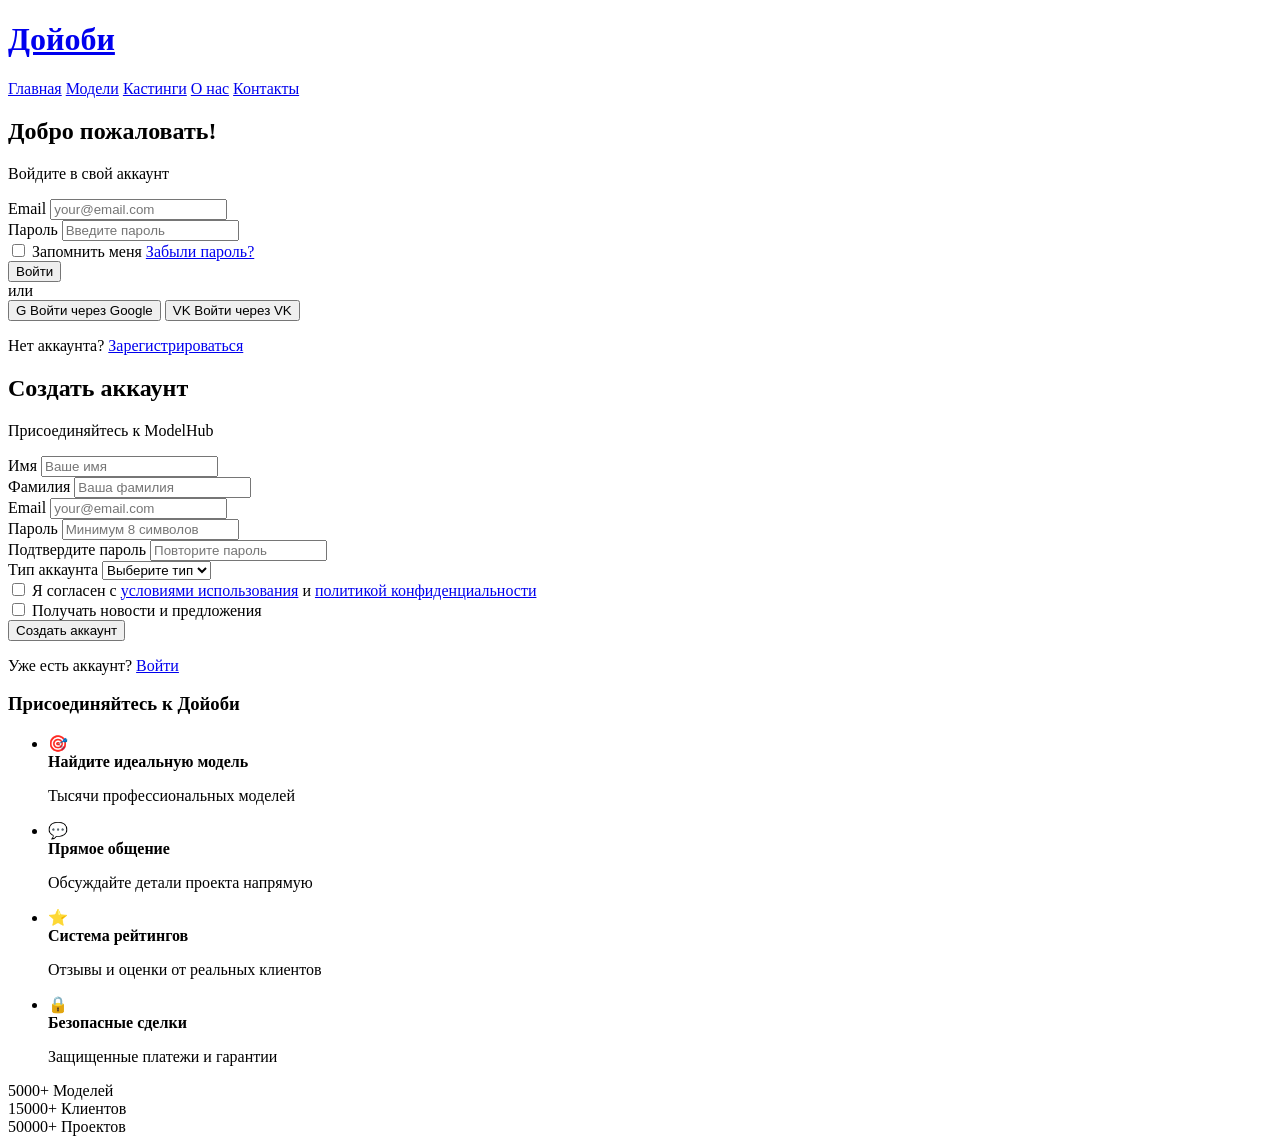
==== auth.html @ 566de877 "Add files via upload" ====
<!DOCTYPE html>
<html lang="ru">
<head>
    <meta charset="UTF-8">
    <meta name="viewport" content="width=device-width, initial-scale=1.0">
    <title>Вход / Регистрация - Дойоби</title>
    <link rel="stylesheet" href="css/style.css">
    <link rel="stylesheet" href="css/auth.css">
</head>
<body>
    <!-- Хедер -->
    <header class="header">
        <div class="container">
            <div class="logo">
                <h1><a href="index.html">Дойоби</a></h1>
            </div>
            <nav class="nav">
                <a href="index.html" class="nav-link">Главная</a>
                <a href="#" class="nav-link">Модели</a>
                <a href="#" class="nav-link">Кастинги</a>
                <a href="#" class="nav-link">О нас</a>
                <a href="#" class="nav-link">Контакты</a>
            </nav>
        </div>
    </header>

    <!-- Основной контент -->
    <main class="auth-main">
        <div class="container">
            <div class="auth-container">
                <!-- Форма входа -->
                <div class="auth-form" id="loginForm">
                    <div class="auth-header">
                        <h2>Добро пожаловать!</h2>
                        <p>Войдите в свой аккаунт</p>
                    </div>
                    
                    <form class="form" onsubmit="handleLogin(event)">
                        <div class="form-group">
                            <label for="loginEmail">Email</label>
                            <input type="email" id="loginEmail" required placeholder="your@email.com">
                        </div>
                        
                        <div class="form-group">
                            <label for="loginPassword">Пароль</label>
                            <input type="password" id="loginPassword" required placeholder="Введите пароль">
                        </div>
                        
                        <div class="form-options">
                            <label class="checkbox">
                                <input type="checkbox" id="rememberMe">
                                <span class="checkmark"></span>
                                Запомнить меня
                            </label>
                            <a href="#" class="forgot-link">Забыли пароль?</a>
                        </div>
                        
                        <button type="submit" class="btn btn-primary btn-full">Войти</button>
                    </form>
                    
                    <div class="auth-divider">
                        <span>или</span>
                    </div>
                    
                    <div class="social-login">
                        <button class="btn btn-social google" onclick="loginWithGoogle()">
                            <span class="social-icon">G</span>
                            Войти через Google
                        </button>
                        <button class="btn btn-social vk" onclick="loginWithVK()">
                            <span class="social-icon">VK</span>
                            Войти через VK
                        </button>
                    </div>
                    
                    <div class="auth-switch">
                        <p>Нет аккаунта? <a href="#" onclick="switchToRegister()">Зарегистрироваться</a></p>
                    </div>
                </div>

                <!-- Форма регистрации -->
                <div class="auth-form hidden" id="registerForm">
                    <div class="auth-header">
                        <h2>Создать аккаунт</h2>
                        <p>Присоединяйтесь к ModelHub</p>
                    </div>
                    
                    <form class="form" onsubmit="handleRegister(event)">
                        <div class="form-row">
                            <div class="form-group">
                                <label for="firstName">Имя</label>
                                <input type="text" id="firstName" required placeholder="Ваше имя">
                            </div>
                            <div class="form-group">
                                <label for="lastName">Фамилия</label>
                                <input type="text" id="lastName" required placeholder="Ваша фамилия">
                            </div>
                        </div>
                        
                        <div class="form-group">
                            <label for="registerEmail">Email</label>
                            <input type="email" id="registerEmail" required placeholder="your@email.com">
                        </div>
                        
                        <div class="form-group">
                            <label for="registerPassword">Пароль</label>
                            <input type="password" id="registerPassword" required placeholder="Минимум 8 символов">
                            <div class="password-strength" id="passwordStrength"></div>
                        </div>
                        
                        <div class="form-group">
                            <label for="confirmPassword">Подтвердите пароль</label>
                            <input type="password" id="confirmPassword" required placeholder="Повторите пароль">
                        </div>
                        
                        <div class="form-group">
                            <label for="userType">Тип аккаунта</label>
                            <select id="userType" required>
                                <option value="">Выберите тип</option>
                                <option value="client">Клиент</option>
                                <option value="model">Модель</option>
                            </select>
                        </div>
                        
                        <div class="form-options">
                            <label class="checkbox">
                                <input type="checkbox" id="agreeTerms" required>
                                <span class="checkmark"></span>
                                Я согласен с <a href="#" target="_blank">условиями использования</a> и <a href="#" target="_blank">политикой конфиденциальности</a>
                            </label>
                        </div>
                        
                        <div class="form-options">
                            <label class="checkbox">
                                <input type="checkbox" id="newsletter">
                                <span class="checkmark"></span>
                                Получать новости и предложения
                            </label>
                        </div>
                        
                        <button type="submit" class="btn btn-primary btn-full">Создать аккаунт</button>
                    </form>
                    
                    <div class="auth-switch">
                        <p>Уже есть аккаунт? <a href="#" onclick="switchToLogin()">Войти</a></p>
                    </div>
                </div>

                <!-- Боковая панель -->
                <div class="auth-sidebar">
                    <div class="sidebar-content">
                        <h3>Присоединяйтесь к Дойоби</h3>
                        <ul class="features-list">
                            <li>
                                <span class="feature-icon">🎯</span>
                                <div>
                                    <strong>Найдите идеальную модель</strong>
                                    <p>Тысячи профессиональных моделей</p>
                                </div>
                            </li>
                            <li>
                                <span class="feature-icon">💬</span>
                                <div>
                                    <strong>Прямое общение</strong>
                                    <p>Обсуждайте детали проекта напрямую</p>
                                </div>
                            </li>
                            <li>
                                <span class="feature-icon">⭐</span>
                                <div>
                                    <strong>Система рейтингов</strong>
                                    <p>Отзывы и оценки от реальных клиентов</p>
                                </div>
                            </li>
                            <li>
                                <span class="feature-icon">🔒</span>
                                <div>
                                    <strong>Безопасные сделки</strong>
                                    <p>Защищенные платежи и гарантии</p>
                                </div>
                            </li>
                        </ul>
                        
                        <div class="stats">
                            <div class="stat">
                                <span class="stat-number">5000+</span>
                                <span class="stat-label">Моделей</span>
                            </div>
                            <div class="stat">
                                <span class="stat-number">15000+</span>
                                <span class="stat-label">Клиентов</span>
                            </div>
                            <div class="stat">
                                <span class="stat-number">50000+</span>
                                <span class="stat-label">Проектов</span>
                            </div>
                        </div>
                    </div>
                </div>
            </div>
        </div>
    </main>

    <script src="js/auth.js"></script>
</body>
</html>
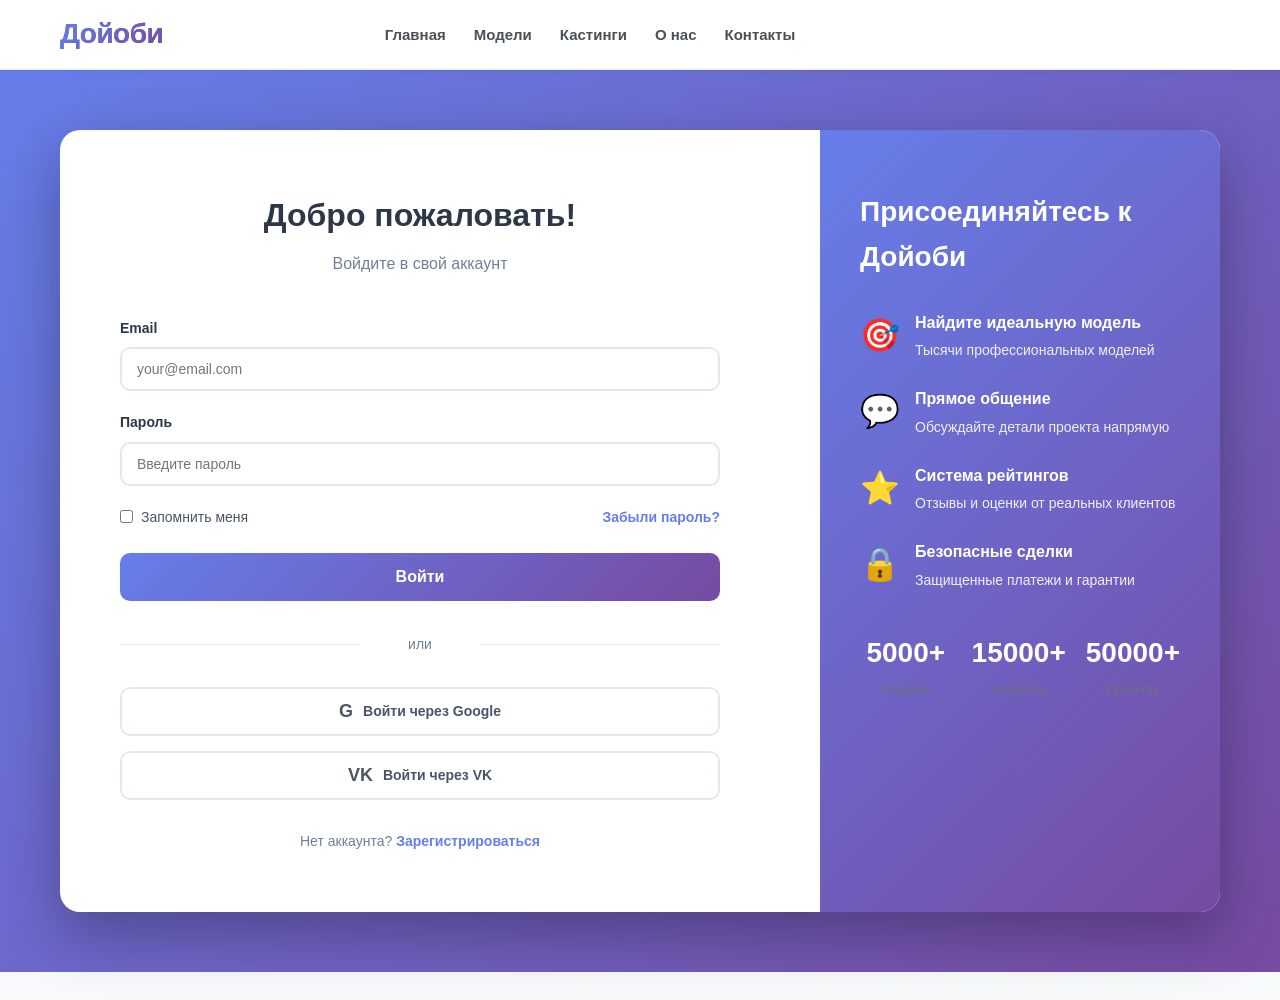
==== commit 0e304693: "Update auth.html" ====
--- a/auth.html
+++ b/auth.html
@@ -86,6 +86,12 @@
                     </div>
                     
                     <form class="form" onsubmit="handleRegister(event)">
+                        <div class="form-group">
+                            <label for="username">Никнейм</label>
+                            <input type="text" id="username" required placeholder="Ваш уникальный никнейм" pattern="[a-zA-Z0-9_]+" title="Только латинские буквы, цифры и подчеркивание">
+                            <small style="color: #718096; font-size: 12px;">Только латинские буквы, цифры и _</small>
+                        </div>
+                        
                         <div class="form-row">
                             <div class="form-group">
                                 <label for="firstName">Имя</label>
--- a/css/style.css
+++ b/css/style.css
@@ -0,0 +1,1086 @@
+/* Современный сексуальный дизайн */
+
+* {
+    margin: 0;
+    padding: 0;
+    box-sizing: border-box;
+}
+
+html {
+    overflow-y: scroll !important; /* ВСЕГДА показывать вертикальный скроллбар */
+    width: 100vw;
+    overflow-x: hidden;
+    height: 100%;
+}
+
+body {
+    font-family: -apple-system, BlinkMacSystemFont, 'Segoe UI', Roboto, sans-serif;
+    background: #f8f9fa;
+    color: #212529;
+    line-height: 1.6;
+    min-height: 100%;
+    height: auto;
+    margin: 0;
+    padding: 0;
+    width: 100%;
+    position: relative;
+}
+
+/* Фиксируем минимальную высоту чтобы не было растягивания */
+body::before {
+    content: '';
+    display: block;
+    height: calc(100vh + 100px);
+    width: 1px;
+    position: absolute;
+    top: 0;
+    left: 0;
+    visibility: hidden;
+    pointer-events: none;
+}
+
+.container {
+    max-width: 1200px;
+    margin: 0 auto;
+    padding: 0 20px;
+    width: 100%;
+}
+
+/* Хедер */
+.header {
+    background: #ffffff;
+    padding: 0;
+    position: sticky;
+    top: 0;
+    z-index: 100;
+    border-bottom: 1px solid #e9ecef;
+    box-shadow: 0 2px 8px rgba(0,0,0,0.04);
+    height: 70px; /* Фиксированная высота */
+    display: flex;
+    align-items: center;
+    width: 100%;
+}
+
+.header .container {
+    display: grid;
+    grid-template-columns: 200px 1fr 300px;
+    align-items: center;
+    gap: 20px;
+    height: 70px;
+    max-width: 1200px;
+    margin: 0 auto;
+    padding: 0 20px;
+}
+
+.logo {
+    justify-self: start;
+    width: 200px;
+}
+
+.nav {
+    display: flex;
+    gap: 28px;
+    justify-self: center;
+}
+
+.auth-buttons {
+    display: flex;
+    gap: 12px;
+    justify-self: end;
+    width: 300px;
+    min-width: 300px;
+    max-width: 300px;
+    justify-content: flex-end;
+    align-items: center;
+}
+
+.logo h1 {
+    font-size: 28px;
+    font-weight: 800;
+    background: linear-gradient(135deg, #667eea 0%, #764ba2 100%);
+    -webkit-background-clip: text;
+    background-clip: text;
+    -webkit-text-fill-color: transparent;
+    letter-spacing: -0.5px;
+}
+
+.logo a {
+    text-decoration: none;
+    background: linear-gradient(135deg, #667eea 0%, #764ba2 100%);
+    -webkit-background-clip: text;
+    background-clip: text;
+    -webkit-text-fill-color: transparent;
+}
+
+.nav {
+    display: flex;
+    gap: 28px;
+}
+
+.nav-link {
+    color: #495057;
+    text-decoration: none;
+    font-weight: 600;
+    font-size: 15px;
+    transition: color 0.2s;
+}
+
+.nav-link:hover {
+    color: #667eea;
+}
+
+.auth-buttons {
+    display: flex;
+    gap: 12px;
+}
+
+.btn {
+    padding: 10px 24px;
+    border: none;
+    border-radius: 10px;
+    font-weight: 600;
+    font-size: 14px;
+    cursor: pointer;
+    transition: all 0.2s;
+    text-decoration: none;
+    display: inline-block;
+}
+
+.btn-primary {
+    background: linear-gradient(135deg, #667eea 0%, #764ba2 100%);
+    color: white;
+}
+
+.btn-primary:hover {
+    transform: translateY(-2px);
+    box-shadow: 0 4px 12px rgba(102, 126, 234, 0.4);
+}
+
+.btn-outline {
+    background: white;
+    border: 2px solid #e9ecef;
+    color: #495057;
+}
+
+.btn-outline:hover {
+    border-color: #667eea;
+    color: #667eea;
+}
+
+.btn-secondary {
+    background: #f8f9fa;
+    color: #495057;
+}
+
+.btn-secondary:hover {
+    background: #e9ecef;
+}
+
+.btn-small {
+    padding: 8px 16px;
+    font-size: 13px;
+}
+
+/* Главная */
+.main {
+    padding: 40px 0;
+    min-height: 100vh;
+}
+
+/* КРИТИЧНО: Резервируем место для контента */
+.models-grid {
+    min-height: 800px; /* Резервируем место для карточек моделей */
+}
+
+.page-title {
+    font-size: 36px;
+    font-weight: 800;
+    text-align: center;
+    margin-bottom: 30px;
+    color: #212529;
+    letter-spacing: -1px;
+}
+
+/* Поиск */
+.search-bar {
+    display: flex;
+    gap: 12px;
+    margin-bottom: 20px;
+    align-items: center;
+    flex-wrap: wrap;
+}
+
+.search-input-wrapper {
+    flex: 1;
+    min-width: 250px;
+    position: relative;
+    display: flex;
+    align-items: center;
+}
+
+.search-icon {
+    position: absolute;
+    left: 16px;
+    font-size: 18px;
+    color: #6c757d;
+}
+
+.search-input {
+    width: 100%;
+    padding: 14px 50px 14px 50px;
+    border: 2px solid #e9ecef;
+    border-radius: 12px;
+    font-size: 15px;
+    transition: all 0.2s;
+    background: white;
+}
+
+.search-input:focus {
+    outline: none;
+    border-color: #667eea;
+    box-shadow: 0 0 0 4px rgba(102, 126, 234, 0.1);
+}
+
+.clear-search {
+    position: absolute;
+    right: 16px;
+    background: none;
+    border: none;
+    color: #6c757d;
+    font-size: 18px;
+    cursor: pointer;
+    padding: 4px 8px;
+    border-radius: 50%;
+    transition: all 0.2s;
+}
+
+.clear-search:hover {
+    background: #f8f9fa;
+    color: #212529;
+}
+
+/* Фильтры */
+.filters {
+    background: white;
+    padding: 24px;
+    border-radius: 16px;
+    margin-bottom: 24px;
+    border: 1px solid #e9ecef;
+    box-shadow: 0 2px 8px rgba(0,0,0,0.04);
+    transition: all 0.3s ease;
+    max-height: 1000px;
+    overflow: hidden;
+}
+
+.filters.filters-hidden {
+    max-height: 0;
+    padding: 0 24px;
+    margin-bottom: 0;
+    opacity: 0;
+    border: none;
+}
+
+.filter-header {
+    display: flex;
+    align-items: center;
+    gap: 10px;
+    margin-bottom: 20px;
+    padding-bottom: 16px;
+    border-bottom: 1px solid #f1f3f5;
+}
+
+.filter-icon {
+    font-size: 20px;
+}
+
+.filter-header h3 {
+    font-size: 18px;
+    font-weight: 700;
+    color: #212529;
+}
+
+.filters-grid {
+    display: grid;
+    grid-template-columns: repeat(3, 1fr);
+    gap: 16px;
+    margin-bottom: 16px;
+}
+
+.filter-group label {
+    display: flex;
+    justify-content: space-between;
+    margin-bottom: 8px;
+    font-weight: 600;
+    font-size: 13px;
+    color: #495057;
+}
+
+.filter-group label span {
+    color: #adb5bd;
+    font-weight: 500;
+}
+
+.filter-select {
+    width: 100%;
+    padding: 10px 12px;
+    border: 1px solid #dee2e6;
+    border-radius: 8px;
+    font-size: 14px;
+    background: white;
+    transition: border-color 0.2s;
+}
+
+.filter-select:focus {
+    outline: none;
+    border-color: #667eea;
+}
+
+/* Слайдеры */
+.range-slider {
+    position: relative;
+    height: 30px;
+    display: flex;
+    align-items: center;
+}
+
+.range-input {
+    position: absolute;
+    width: 100%;
+    height: 3px;
+    background: transparent;
+    pointer-events: none;
+    -webkit-appearance: none;
+}
+
+.range-input::-webkit-slider-thumb {
+    -webkit-appearance: none;
+    width: 16px;
+    height: 16px;
+    border-radius: 50%;
+    background: linear-gradient(135deg, #667eea 0%, #764ba2 100%);
+    cursor: pointer;
+    pointer-events: all;
+    box-shadow: 0 2px 8px rgba(102, 126, 234, 0.3);
+}
+
+.range-input::-webkit-slider-thumb:hover {
+    transform: scale(1.2);
+}
+
+.range-input::-moz-range-thumb {
+    width: 16px;
+    height: 16px;
+    border-radius: 50%;
+    background: linear-gradient(135deg, #667eea 0%, #764ba2 100%);
+    cursor: pointer;
+    pointer-events: all;
+    border: none;
+}
+
+.range-slider::before {
+    content: '';
+    position: absolute;
+    height: 3px;
+    width: 100%;
+    background: #e9ecef;
+    border-radius: 2px;
+}
+
+.range-slider::after {
+    content: '';
+    position: absolute;
+    height: 3px;
+    background: linear-gradient(90deg, #667eea, #764ba2);
+    border-radius: 2px;
+}
+
+.filter-actions {
+    display: flex;
+    gap: 12px;
+}
+
+.filter-actions .btn {
+    flex: 1;
+}
+
+/* Результаты */
+.results-header {
+    display: flex;
+    justify-content: space-between;
+    align-items: center;
+    margin-bottom: 24px;
+    padding: 16px 20px;
+    background: white;
+    border-radius: 12px;
+    border: 1px solid #e9ecef;
+}
+
+.results-count {
+    font-weight: 600;
+    font-size: 14px;
+}
+
+.sort-options {
+    display: flex;
+    align-items: center;
+    gap: 10px;
+}
+
+.sort-options label {
+    font-weight: 600;
+    font-size: 14px;
+    color: #6c757d;
+}
+
+.sort-options select {
+    padding: 8px 12px;
+    border: 1px solid #dee2e6;
+    border-radius: 8px;
+    font-weight: 600;
+    font-size: 14px;
+}
+
+/* Сетка моделей */
+.models-grid {
+    display: grid;
+    grid-template-columns: repeat(auto-fill, minmax(300px, 1fr));
+    gap: 24px;
+    margin-bottom: 40px;
+}
+
+.model-card {
+    background: white;
+    border-radius: 16px;
+    overflow: hidden;
+    cursor: pointer;
+    transition: all 0.3s;
+    border: 1px solid #e9ecef;
+    box-shadow: 0 2px 8px rgba(0,0,0,0.04);
+}
+
+.model-card:hover {
+    transform: translateY(-4px);
+    box-shadow: 0 8px 24px rgba(102, 126, 234, 0.15);
+    border-color: #667eea;
+}
+
+.model-image {
+    position: relative;
+    height: 380px;
+    overflow: hidden;
+    background: #f8f9fa;
+}
+
+.model-image img {
+    width: 100%;
+    height: 100%;
+    object-fit: cover;
+    transition: transform 0.3s;
+}
+
+.model-card:hover .model-image img {
+    transform: scale(1.05);
+}
+
+.model-status {
+    position: absolute;
+    top: 12px;
+    right: 12px;
+    padding: 6px 12px;
+    border-radius: 20px;
+    font-size: 11px;
+    font-weight: 700;
+    text-transform: uppercase;
+    backdrop-filter: blur(10px);
+}
+
+.status-online {
+    background: rgba(16, 185, 129, 0.9);
+    color: white;
+}
+
+.status-offline {
+    background: rgba(107, 114, 128, 0.9);
+    color: white;
+}
+
+.model-badges {
+    position: absolute;
+    top: 12px;
+    left: 12px;
+    display: flex;
+    flex-direction: column;
+    gap: 6px;
+}
+
+.badge-new,
+.badge-top {
+    padding: 6px 12px;
+    border-radius: 20px;
+    font-size: 11px;
+    font-weight: 700;
+    text-transform: uppercase;
+    backdrop-filter: blur(10px);
+}
+
+.badge-new {
+    background: rgba(239, 68, 68, 0.9);
+    color: white;
+}
+
+.badge-top {
+    background: rgba(251, 191, 36, 0.9);
+    color: #1f2937;
+}
+
+.model-info {
+    padding: 16px;
+}
+
+.model-name {
+    font-size: 18px;
+    font-weight: 700;
+    color: #212529;
+    margin-bottom: 4px;
+}
+
+.model-age {
+    color: #6c757d;
+    font-size: 14px;
+    margin-bottom: 8px;
+}
+
+.model-category {
+    display: inline-block;
+    padding: 5px 12px;
+    background: linear-gradient(135deg, #667eea 0%, #764ba2 100%);
+    color: white;
+    border-radius: 6px;
+    font-size: 11px;
+    font-weight: 600;
+    text-transform: uppercase;
+    margin-bottom: 12px;
+}
+
+.model-views {
+    display: flex;
+    align-items: center;
+    justify-content: center;
+    gap: 6px;
+    font-size: 13px;
+    color: #6c757d;
+    margin-bottom: 12px;
+}
+
+.model-stats {
+    display: flex;
+    justify-content: space-around;
+    padding: 12px 0;
+    border-top: 1px solid #f1f3f5;
+    border-bottom: 1px solid #f1f3f5;
+    margin-bottom: 12px;
+}
+
+.stat-value {
+    display: block;
+    font-size: 16px;
+    font-weight: 700;
+    color: #212529;
+}
+
+.stat-label {
+    font-size: 12px;
+    color: #6c757d;
+}
+
+.model-price {
+    font-size: 22px;
+    font-weight: 700;
+    background: linear-gradient(135deg, #667eea 0%, #764ba2 100%);
+    -webkit-background-clip: text;
+    -webkit-text-fill-color: transparent;
+    text-align: center;
+    margin-bottom: 12px;
+}
+
+.model-actions {
+    display: flex;
+    gap: 8px;
+}
+
+.model-actions .btn {
+    flex: 1;
+}
+
+.favorite-btn {
+    position: relative;
+    transition: all 0.2s;
+}
+
+.favorite-btn.active {
+    color: #ef4444 !important;
+}
+
+.favorite-btn:hover {
+    transform: scale(1.1);
+}
+
+/* Quick Preview */
+.quick-preview {
+    position: fixed;
+    top: 50%;
+    left: 50%;
+    transform: translate(-50%, -50%) scale(0.9);
+    background: white;
+    border-radius: 20px;
+    padding: 0;
+    width: 500px;
+    max-width: 90%;
+    box-shadow: 0 20px 60px rgba(0,0,0,0.3);
+    z-index: 1000;
+    opacity: 0;
+    pointer-events: none;
+    transition: all 0.3s ease;
+}
+
+.quick-preview.active {
+    opacity: 1;
+    transform: translate(-50%, -50%) scale(1);
+    pointer-events: all;
+}
+
+.quick-preview-overlay {
+    position: fixed;
+    top: 0;
+    left: 0;
+    width: 100%;
+    height: 100%;
+    background: rgba(0,0,0,0.5);
+    z-index: 999;
+    opacity: 0;
+    pointer-events: none;
+    transition: opacity 0.3s ease;
+}
+
+.quick-preview-overlay.active {
+    opacity: 1;
+    pointer-events: all;
+}
+
+.quick-preview-header {
+    position: relative;
+    height: 250px;
+    border-radius: 20px 20px 0 0;
+    overflow: hidden;
+}
+
+.quick-preview-header img {
+    width: 100%;
+    height: 100%;
+    object-fit: cover;
+}
+
+.quick-preview-close {
+    position: absolute;
+    top: 15px;
+    right: 15px;
+    background: rgba(0,0,0,0.6);
+    color: white;
+    border: none;
+    border-radius: 50%;
+    width: 35px;
+    height: 35px;
+    cursor: pointer;
+    font-size: 20px;
+    display: flex;
+    align-items: center;
+    justify-content: center;
+    transition: all 0.2s;
+}
+
+.quick-preview-close:hover {
+    background: rgba(0,0,0,0.8);
+    transform: rotate(90deg);
+}
+
+.quick-preview-body {
+    padding: 25px;
+}
+
+.quick-preview-title {
+    font-size: 22px;
+    font-weight: 700;
+    margin-bottom: 8px;
+    color: #212529;
+}
+
+.quick-preview-stats {
+    display: flex;
+    justify-content: space-around;
+    margin: 20px 0;
+    padding: 15px 0;
+    border-top: 1px solid #f1f3f5;
+    border-bottom: 1px solid #f1f3f5;
+}
+
+.quick-preview-price {
+    font-size: 24px;
+    font-weight: 700;
+    background: linear-gradient(135deg, #667eea 0%, #764ba2 100%);
+    -webkit-background-clip: text;
+    background-clip: text;
+    -webkit-text-fill-color: transparent;
+    text-align: center;
+    margin: 15px 0;
+}
+
+.quick-preview-actions {
+    display: flex;
+    gap: 10px;
+}
+
+/* Notification Badge */
+.notification-badge {
+    position: fixed;
+    top: 80px;
+    right: 20px;
+    background: linear-gradient(135deg, #667eea 0%, #764ba2 100%);
+    color: white;
+    padding: 15px 20px;
+    border-radius: 12px;
+    box-shadow: 0 4px 20px rgba(102, 126, 234, 0.4);
+    z-index: 1000;
+    transform: translateX(400px);
+    transition: transform 0.3s ease;
+    max-width: 300px;
+}
+
+.notification-badge.show {
+    transform: translateX(0);
+}
+
+.notification-badge-header {
+    display: flex;
+    align-items: center;
+    gap: 10px;
+    margin-bottom: 8px;
+    font-weight: 700;
+}
+
+.notification-badge-body {
+    font-size: 14px;
+    line-height: 1.5;
+}
+
+.notification-close {
+    position: absolute;
+    top: 10px;
+    right: 10px;
+    background: none;
+    border: none;
+    color: white;
+    cursor: pointer;
+    font-size: 18px;
+    opacity: 0.8;
+    transition: opacity 0.2s;
+}
+
+.notification-close:hover {
+    opacity: 1;
+}
+
+/* Tooltips */
+[data-tooltip] {
+    position: relative;
+}
+
+[data-tooltip]:hover::after {
+    content: attr(data-tooltip);
+    position: absolute;
+    bottom: 100%;
+    left: 50%;
+    transform: translateX(-50%);
+    padding: 6px 12px;
+    background: rgba(0,0,0,0.9);
+    color: white;
+    font-size: 12px;
+    white-space: nowrap;
+    border-radius: 6px;
+    margin-bottom: 8px;
+    z-index: 1000;
+    pointer-events: none;
+}
+
+[data-tooltip]:hover::before {
+    content: '';
+    position: absolute;
+    bottom: 100%;
+    left: 50%;
+    transform: translateX(-50%);
+    border: 5px solid transparent;
+    border-top-color: rgba(0,0,0,0.9);
+    margin-bottom: 3px;
+    z-index: 1000;
+    pointer-events: none;
+}
+
+/* Анимация загрузки */
+@keyframes fadeInUp {
+    from {
+        opacity: 0;
+        transform: translateY(30px);
+    }
+    to {
+        opacity: 1;
+        transform: translateY(0);
+    }
+}
+
+.model-card {
+    animation: fadeInUp 0.6s ease forwards;
+}
+
+/* Пульсация для онлайн статуса */
+@keyframes pulse {
+    0%, 100% {
+        opacity: 1;
+    }
+    50% {
+        opacity: 0.7;
+    }
+}
+
+.status-online {
+    animation: pulse 2s ease-in-out infinite;
+}
+
+/* Пагинация */
+.pagination {
+    display: flex;
+    justify-content: center;
+    gap: 8px;
+    margin-top: 40px;
+}
+
+.page-btn {
+    padding: 10px 16px;
+    border: 1px solid #dee2e6;
+    background: white;
+    color: #495057;
+    border-radius: 8px;
+    cursor: pointer;
+    font-weight: 600;
+    transition: all 0.2s;
+}
+
+.page-btn:hover:not(:disabled) {
+    background: linear-gradient(135deg, #667eea 0%, #764ba2 100%);
+    color: white;
+    border-color: transparent;
+}
+
+.page-btn.active {
+    background: linear-gradient(135deg, #667eea 0%, #764ba2 100%);
+    color: white;
+    border-color: transparent;
+}
+
+.page-btn:disabled {
+    opacity: 0.4;
+    cursor: not-allowed;
+}
+
+/* Футер */
+.footer {
+    background: white;
+    border-top: 1px solid #e9ecef;
+    padding: 40px 0 20px;
+    margin-top: 60px;
+}
+
+.footer-content {
+    display: grid;
+    grid-template-columns: repeat(auto-fit, minmax(250px, 1fr));
+    gap: 30px;
+    margin-bottom: 30px;
+}
+
+.footer-section h3,
+.footer-section h4 {
+    color: #212529;
+    margin-bottom: 12px;
+}
+
+.footer-section p,
+.footer-section li {
+    color: #6c757d;
+    line-height: 1.8;
+}
+
+.footer-section ul {
+    list-style: none;
+}
+
+.footer-section a {
+    color: #6c757d;
+    text-decoration: none;
+    transition: color 0.2s;
+}
+
+.footer-section a:hover {
+    color: #667eea;
+}
+
+.footer-bottom {
+    text-align: center;
+    padding-top: 20px;
+    border-top: 1px solid #e9ecef;
+    color: #adb5bd;
+}
+
+/* Кнопка наверх */
+.scroll-to-top {
+    position: fixed;
+    bottom: 30px;
+    right: 30px;
+    width: 50px;
+    height: 50px;
+    background: linear-gradient(135deg, #667eea 0%, #764ba2 100%);
+    color: white;
+    border: none;
+    border-radius: 50%;
+    cursor: pointer;
+    display: flex;
+    align-items: center;
+    justify-content: center;
+    font-size: 24px;
+    box-shadow: 0 4px 12px rgba(102, 126, 234, 0.4);
+    opacity: 0;
+    visibility: hidden;
+    transition: all 0.3s;
+    z-index: 999;
+}
+
+.scroll-to-top.visible {
+    opacity: 1;
+    visibility: visible;
+}
+
+.scroll-to-top:hover {
+    transform: translateY(-4px);
+    box-shadow: 0 6px 20px rgba(102, 126, 234, 0.5);
+}
+
+/* Скроллбары */
+::-webkit-scrollbar {
+    width: 10px;
+}
+
+::-webkit-scrollbar-track {
+    background: #f8f9fa;
+}
+
+::-webkit-scrollbar-thumb {
+    background: linear-gradient(180deg, #667eea, #764ba2);
+    border-radius: 10px;
+}
+
+::-webkit-scrollbar-thumb:hover {
+    background: linear-gradient(180deg, #764ba2, #667eea);
+}
+
+/* Адаптивность */
+@media (max-width: 968px) {
+    .filters-grid {
+        grid-template-columns: repeat(2, 1fr);
+    }
+}
+
+@media (max-width: 768px) {
+    .header .container {
+        flex-direction: column;
+        gap: 15px;
+    }
+
+    .nav {
+        flex-wrap: wrap;
+        justify-content: center;
+    }
+
+    .page-title {
+        font-size: 28px;
+    }
+
+    .models-grid {
+        grid-template-columns: 1fr;
+        gap: 16px;
+    }
+
+    .filters-grid {
+        grid-template-columns: 1fr;
+    }
+
+    .filter-actions {
+        flex-direction: column;
+    }
+}
+
+
+/* Баннер топ донатеров */
+.top-donors-banner {
+    background: linear-gradient(135deg, #ffd700 0%, #ffb347 100%);
+    border-radius: 16px;
+    padding: 25px;
+    margin-bottom: 24px;
+    box-shadow: 0 4px 15px rgba(255, 215, 0, 0.3);
+}
+
+.banner-content {
+    display: flex;
+    align-items: center;
+    gap: 20px;
+}
+
+.banner-icon {
+    font-size: 48px;
+}
+
+.banner-text {
+    flex: 1;
+}
+
+.banner-text h3 {
+    font-size: 20px;
+    font-weight: 700;
+    color: #2d3748;
+    margin: 0 0 5px 0;
+}
+
+.banner-text p {
+    font-size: 14px;
+    color: #4a5568;
+    margin: 0;
+}
+
+.btn-gradient {
+    background: linear-gradient(135deg, #667eea 0%, #764ba2 100%);
+    color: white;
+    padding: 12px 24px;
+    border: none;
+    border-radius: 10px;
+    font-weight: 600;
+    cursor: pointer;
+    transition: all 0.3s ease;
+}
+
+.btn-gradient:hover {
+    transform: translateY(-2px);
+    box-shadow: 0 6px 20px rgba(102, 126, 234, 0.4);
+}
+
+@media (max-width: 768px) {
+    .banner-content {
+        flex-direction: column;
+        text-align: center;
+    }
+}
--- a/css/auth.css
+++ b/css/auth.css
@@ -0,0 +1,331 @@
+/* Страница авторизации */
+.auth-main {
+    min-height: calc(100vh - 80px);
+    background: linear-gradient(135deg, #667eea 0%, #764ba2 100%);
+    padding: 60px 20px;
+}
+
+.auth-container {
+    display: grid;
+    grid-template-columns: 1fr 400px;
+    gap: 40px;
+    max-width: 1200px;
+    margin: 0 auto;
+    background: white;
+    border-radius: 20px;
+    overflow: hidden;
+    box-shadow: 0 20px 60px rgba(0, 0, 0, 0.3);
+}
+
+.auth-form {
+    padding: 60px;
+}
+
+.auth-form.hidden {
+    display: none;
+}
+
+.auth-header {
+    margin-bottom: 40px;
+    text-align: center;
+}
+
+.auth-header h2 {
+    font-size: 32px;
+    color: #2d3748;
+    margin-bottom: 10px;
+}
+
+.auth-header p {
+    color: #718096;
+    font-size: 16px;
+}
+
+.form {
+    margin-bottom: 30px;
+}
+
+.form-row {
+    display: grid;
+    grid-template-columns: 1fr 1fr;
+    gap: 15px;
+}
+
+.form-group {
+    margin-bottom: 20px;
+}
+
+.form-group label {
+    display: block;
+    margin-bottom: 8px;
+    color: #2d3748;
+    font-weight: 600;
+    font-size: 14px;
+}
+
+.form-group input,
+.form-group select {
+    width: 100%;
+    padding: 12px 15px;
+    border: 2px solid #e2e8f0;
+    border-radius: 10px;
+    font-size: 14px;
+    transition: all 0.3s ease;
+}
+
+.form-group input:focus,
+.form-group select:focus {
+    outline: none;
+    border-color: #667eea;
+    box-shadow: 0 0 0 3px rgba(102, 126, 234, 0.1);
+}
+
+.form-options {
+    display: flex;
+    justify-content: space-between;
+    align-items: center;
+    margin-bottom: 25px;
+}
+
+.checkbox {
+    display: flex;
+    align-items: center;
+    cursor: pointer;
+    font-size: 14px;
+    color: #4a5568;
+}
+
+.checkbox input {
+    margin-right: 8px;
+}
+
+.forgot-link {
+    color: #667eea;
+    text-decoration: none;
+    font-size: 14px;
+    font-weight: 600;
+}
+
+.forgot-link:hover {
+    text-decoration: underline;
+}
+
+.btn-full {
+    width: 100%;
+    padding: 15px;
+    font-size: 16px;
+}
+
+.auth-divider {
+    text-align: center;
+    margin: 30px 0;
+    position: relative;
+}
+
+.auth-divider::before,
+.auth-divider::after {
+    content: '';
+    position: absolute;
+    top: 50%;
+    width: 40%;
+    height: 1px;
+    background: #e2e8f0;
+}
+
+.auth-divider::before {
+    left: 0;
+}
+
+.auth-divider::after {
+    right: 0;
+}
+
+.auth-divider span {
+    background: white;
+    padding: 0 15px;
+    color: #718096;
+    font-size: 14px;
+}
+
+.social-login {
+    display: flex;
+    flex-direction: column;
+    gap: 15px;
+    margin-bottom: 30px;
+}
+
+.btn-social {
+    display: flex;
+    align-items: center;
+    justify-content: center;
+    gap: 10px;
+    padding: 12px 20px;
+    border: 2px solid #e2e8f0;
+    background: white;
+    color: #4a5568;
+    border-radius: 10px;
+    font-weight: 600;
+    cursor: pointer;
+    transition: all 0.3s ease;
+}
+
+.btn-social:hover {
+    border-color: #cbd5e0;
+    background: #f7fafc;
+}
+
+.btn-social.google:hover {
+    border-color: #ea4335;
+    color: #ea4335;
+}
+
+.btn-social.vk:hover {
+    border-color: #0077ff;
+    color: #0077ff;
+}
+
+.social-icon {
+    font-weight: 700;
+    font-size: 18px;
+}
+
+.auth-switch {
+    text-align: center;
+    color: #718096;
+    font-size: 14px;
+}
+
+.auth-switch a {
+    color: #667eea;
+    text-decoration: none;
+    font-weight: 600;
+}
+
+.auth-switch a:hover {
+    text-decoration: underline;
+}
+
+.auth-sidebar {
+    background: linear-gradient(135deg, #667eea 0%, #764ba2 100%);
+    padding: 60px 40px;
+    color: white;
+}
+
+.sidebar-content h3 {
+    font-size: 28px;
+    margin-bottom: 30px;
+}
+
+.features-list {
+    list-style: none;
+    margin-bottom: 40px;
+}
+
+.features-list li {
+    display: flex;
+    gap: 15px;
+    margin-bottom: 25px;
+}
+
+.feature-icon {
+    font-size: 32px;
+    flex-shrink: 0;
+}
+
+.features-list strong {
+    display: block;
+    margin-bottom: 5px;
+    font-size: 16px;
+}
+
+.features-list p {
+    font-size: 14px;
+    opacity: 0.9;
+    line-height: 1.5;
+}
+
+.stats {
+    display: grid;
+    grid-template-columns: repeat(3, 1fr);
+    gap: 20px;
+    text-align: center;
+}
+
+.stat {
+    display: flex;
+    flex-direction: column;
+}
+
+.stat-number {
+    font-size: 28px;
+    font-weight: 700;
+    margin-bottom: 5px;
+}
+
+.stat-label {
+    font-size: 12px;
+    opacity: 0.9;
+}
+
+.password-strength {
+    height: 4px;
+    background: #e2e8f0;
+    border-radius: 2px;
+    margin-top: 8px;
+    overflow: hidden;
+}
+
+.password-strength::after {
+    content: '';
+    display: block;
+    height: 100%;
+    width: 0;
+    background: #48bb78;
+    transition: all 0.3s ease;
+}
+
+.password-strength.weak::after {
+    width: 33%;
+    background: #f56565;
+}
+
+.password-strength.medium::after {
+    width: 66%;
+    background: #ed8936;
+}
+
+.password-strength.strong::after {
+    width: 100%;
+    background: #48bb78;
+}
+
+/* Адаптивность */
+@media (max-width: 968px) {
+    .auth-container {
+        grid-template-columns: 1fr;
+    }
+    
+    .auth-sidebar {
+        order: -1;
+        padding: 40px 30px;
+    }
+    
+    .auth-form {
+        padding: 40px 30px;
+    }
+}
+
+@media (max-width: 640px) {
+    .form-row {
+        grid-template-columns: 1fr;
+    }
+    
+    .auth-form {
+        padding: 30px 20px;
+    }
+    
+    .stats {
+        grid-template-columns: 1fr;
+        gap: 15px;
+    }
+}
